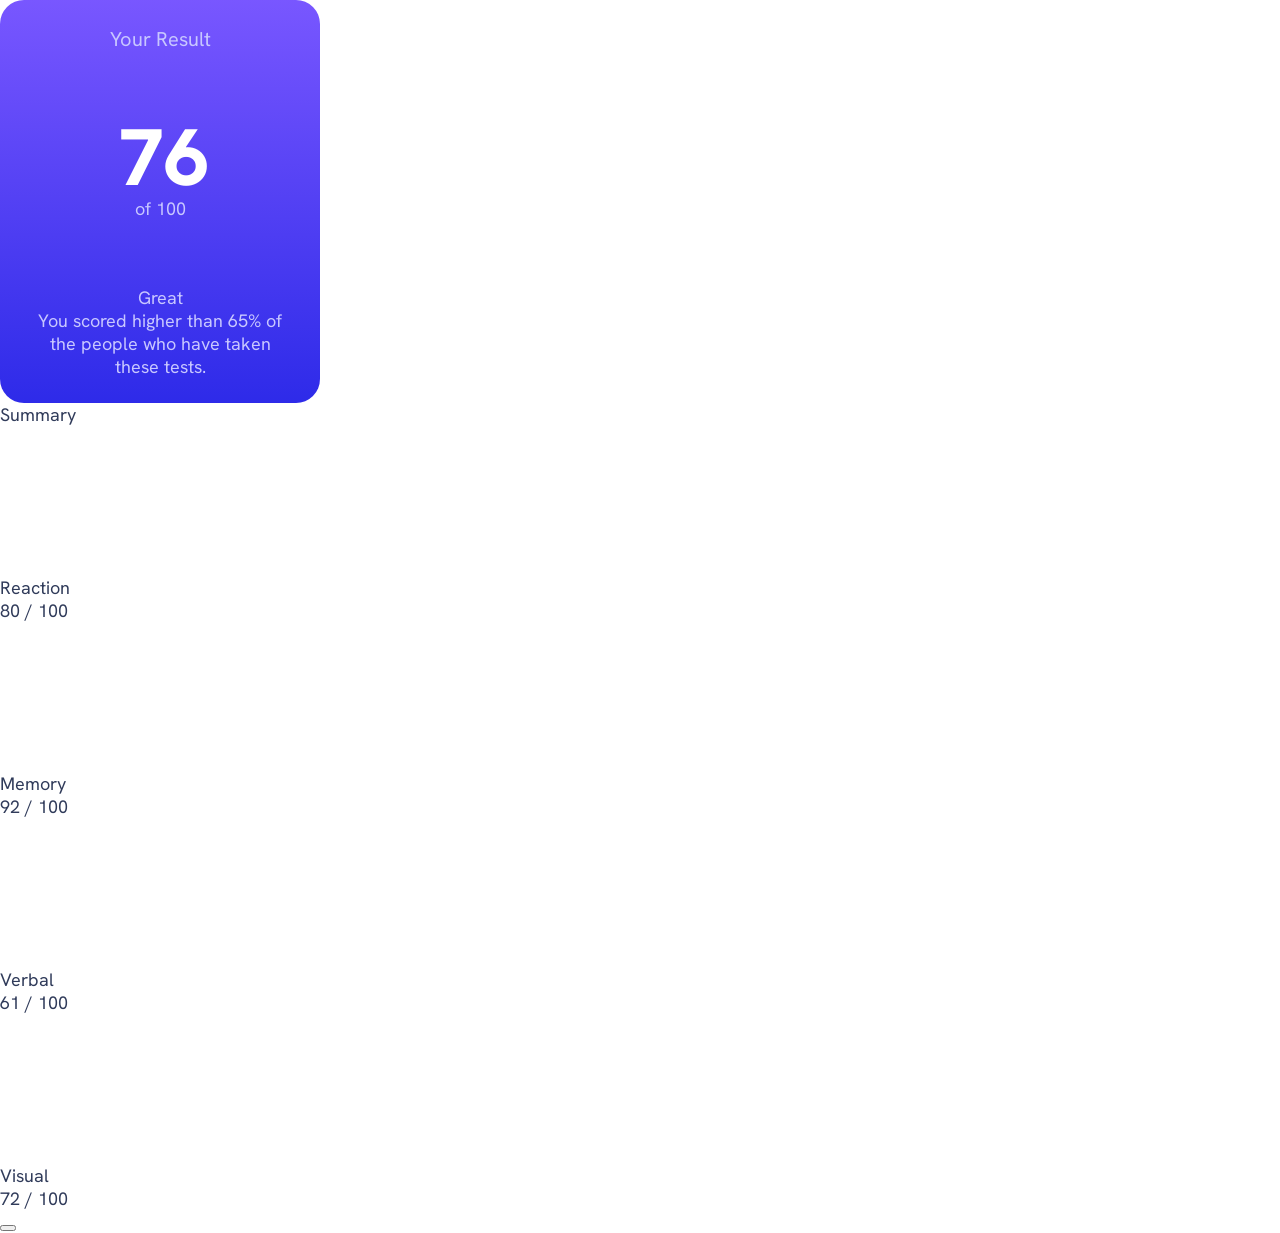
==== src/index.html @ 2abfd6df "touch up HTML - index.html" ====
<!DOCTYPE html>
<html lang="en">
<head>
  <meta charset="UTF-8">
  <meta name="viewport" content="width=device-width, initial-scale=1.0"> <!-- displays site properly based on user's device -->
  <link rel="icon" type="image/png" sizes="32x32" href="./assets/images/favicon-32x32.png">
  <link rel="stylesheet" href="style.css">
  <title>Frontend Mentor | Results summary component</title>
</head>

<body>
  <main>
    <div class="result-component">
      <section class="result">
        <header>
          <h1>Your Result</h1>
        </header>
        <div class="score">
          <span>76</span> 
          of 100
        </div>
        <div class="rank">
          <p>Great</p>
          <p>You scored higher than 65% of the people who have taken these tests.</p>
        </div>
      </section>
      
      <section class="summary">
        <header>
          <h2>Summary</h2>
        </header>
        <div class="summary-items">
          <div class="item reaction">
            <svg></svg>
            <p class="summary-item-title">Reaction</p>
            <p class="summary-item-score"><span>80</span> / 100</p>
          </div>
          <div class="item memory">
            <svg></svg>
            <p class="summary-item-title">Memory</p>
            <p class="summary-item-score"><span>92</span> / 100</p>
          </div>
          <div class="item verbal">
            <svg></svg>
            <p class="summary-item-title">Verbal</p>
            <p class="summary-item-score"><span>61</span> / 100</p>
          </div>
          <div class="item visual">
            <svg></svg>
            <p class="summary-item-title">Visual</p>
            <p class="summary-item-score"><span>72</span> / 100</p>
          </div>
        </div>
        <button class="btn"></button>
      </section>
    </div>
  </main>
  
</body>
</html>
---- src/style.css ----
@font-face {
    font-family: 'HankenGrotesk';
    font-display: swap;
    /* for performance */
    font-weight: 100 900;
    /* range of font weights */
    src: url('assets/fonts/HankenGrotesk-VariableFont_wght.ttf') format('truetype');
}

:root {
    --color-primary-hsl-400: 252, 100%, 67%;
    --color-primary-hsl-500: 256, 72%, 46%;
    --color-secondary-hsl-400: 241, 81%, 54%;
    --color-secondary-hsl-500: 241, 72%, 46%;

    --color-neutral-hsl-100: 0, 0%, 100%;
    --color-neutral-hsl-200: 221, 100%, 96%;
    --color-neutral-hsl-300: 241, 100%, 89%;
    --color-neutral-hsl-700: 224, 30%, 27%;

    --color-neutral-100: hsl(var(--color-neutral-hsl-100));
    --color-neutral-200: hsl(var(--color-neutral-hsl-200));
    --color-neutral-300: hsl(var(--color-neutral-hsl-300));
    --color-neutral-700: hsl(var(--color-neutral-hsl-700));

    --color-primary-400: hsl(var(--color-primary-hsl-400));
    --color-primary-500: hsl(var(--color-primary-hsl-500));
    --color-secondary-400: hsl(var(--color-secondary-hsl-400));
    --color-secondary-500: hsl(var(--color-secondary-hsl-500));

    --gradient-primary: linear-gradient(var(--color-primary-400),
            var(--color-secondary-400));
    --gradient-to-transparent: linear-gradient(var(--color-primary-500),
            var(--color-secondary-500), 0);

    --color-accent-1: 0, 100%, 67%;
    --color-accent-2: 39, 100%, 56%;
    --color-accent-3: 166, 100%, 37%;
    --color-accent-4: 234, 85%, 45%;

    --font-family-default: 'HankenGrotesk';
    --fw-regular: 500;
    --fw-bold: 700;
    --fw-black: 800;

    --fs-400: 1.125rem;
    --fs-500: 1.25rem;
    --fs-600: 1.5rem;
    --fs-700: 1.75rem;
    --fs-800: 2rem;
    --fs-900: 5rem;
}

/* Reset */
*,
*::before,
*::after {
    box-sizing: border-box;
}

* {
    margin: 0;
    font: inherit;
}

img,
svg {
    display: block;
    max-width: 100%;
}

body {
    font-family: var(--font-family-default);
    font-size: var(--fs-400);
    color: var(--color-neutral-700);
}

/* container has border radius
   background gradient
   All text is centered
   Most text is greyish purple
   3 sections: header, overall score, overall ranking 
*/

.result {
    background: var(--gradient-primary);
    border-radius: 1.5rem;
    text-align: center;
    color: var(--color-neutral-300);
    padding: 1.6rem;
    max-width: 20rem;
}

.score,
.rank {
    margin-top: 1.6rem;
    margin: 1.6rem auto 0;
}

h1 {
    font-size: var(--fs-500);
}

.score span,
.rank-header {
    color: var(--color-neutral-100);
}

.score {
    width: 60%;
    background: var(--gradient-to-transparent);
    border-radius: 20rem;
    padding: 2.5rem;

}

.score span {
    font-size: var(--fs-900);
    font-weight: var(--fw-black);
    display: block;
    line-height: var(--fs-900);
}

.rank-header {
    font-size: var(--fs-700);
    font-weight: var(--fw-bold);
}
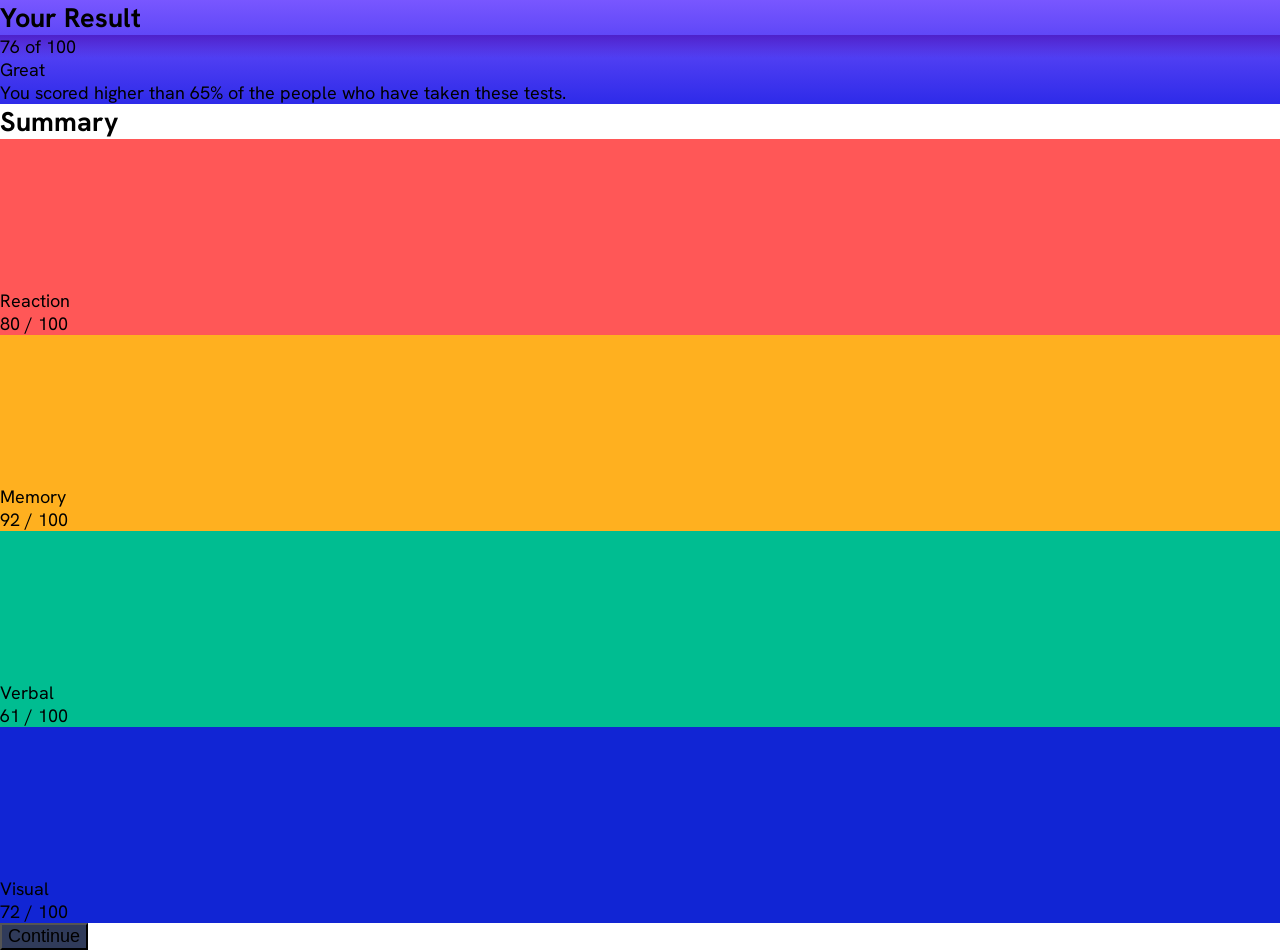
==== commit d51bbf6f: "Add button text to html" ====
--- a/src/index.html
+++ b/src/index.html
@@ -51,7 +51,7 @@
             <p class="summary-item-score"><span>72</span> / 100</p>
           </div>
         </div>
-        <button class="btn"></button>
+        <button class="btn">Continue</button>
       </section>
     </div>
   </main>
--- a/src/style.css
+++ b/src/style.css
@@ -1,54 +1,39 @@
-@font-face {
-    font-family: 'HankenGrotesk';
-    font-display: swap;
-    /* for performance */
-    font-weight: 100 900;
-    /* range of font weights */
-    src: url('assets/fonts/HankenGrotesk-VariableFont_wght.ttf') format('truetype');
-}
+@import url('https://fonts.googleapis.com/css2?family=Hanken+Grotesk:wght@500;700;800&display=swap');
+
 
 :root {
-    --color-primary-hsl-400: 252, 100%, 67%;
-    --color-primary-hsl-500: 256, 72%, 46%;
-    --color-secondary-hsl-400: 241, 81%, 54%;
-    --color-secondary-hsl-500: 241, 72%, 46%;
+    --font-family-default: 'Hanken Grotesk';
+    --fs-default: 1.125rem;
 
-    --color-neutral-hsl-100: 0, 0%, 100%;
-    --color-neutral-hsl-200: 221, 100%, 96%;
-    --color-neutral-hsl-300: 241, 100%, 89%;
-    --color-neutral-hsl-700: 224, 30%, 27%;
+    /* Gradient background */
+    --Light-slate-blue: hsl(252, 100%, 67%);
+    --Light-royal-blue: hsl(241, 81%, 54%);
+    --bg-gradient: linear-gradient(var(--Light-slate-blue), var(--Light-royal-blue));
 
-    --color-neutral-100: hsl(var(--color-neutral-hsl-100));
-    --color-neutral-200: hsl(var(--color-neutral-hsl-200));
-    --color-neutral-300: hsl(var(--color-neutral-hsl-300));
-    --color-neutral-700: hsl(var(--color-neutral-hsl-700));
+    /* Gradient circle */
+    --Violet-blue: hsla(256, 72%, 46%, 1);
+    --Persian-blue: hsla(241, 72%, 46%, 0);
+    --circle-gradient: linear-gradient(var(--Violet-blue), var(--Persian-blue));
 
-    --color-primary-400: hsl(var(--color-primary-hsl-400));
-    --color-primary-500: hsl(var(--color-primary-hsl-500));
-    --color-secondary-400: hsl(var(--color-secondary-hsl-400));
-    --color-secondary-500: hsl(var(--color-secondary-hsl-500));
+    /* Neutral */
+    --White: hsl(0, 0%, 100%);
+    --Pale-blue: hsl(221, 100%, 96%);
+    --Light-lavender: hsl(241, 100%, 89%);
 
-    --gradient-primary: linear-gradient(var(--color-primary-400),
-            var(--color-secondary-400));
-    --gradient-to-transparent: linear-gradient(var(--color-primary-500),
-            var(--color-secondary-500), 0);
+    /* Continue Button */
+    --Dark-gray-blue: hsl(224, 30%, 27%);
+    --bg-button: var(--Dark-gray-blue);
 
-    --color-accent-1: 0, 100%, 67%;
-    --color-accent-2: 39, 100%, 56%;
-    --color-accent-3: 166, 100%, 37%;
-    --color-accent-4: 234, 85%, 45%;
+    /* Summary items */
+    --Light-red: hsl(0, 100%, 67%);
+    --Orangey-yellow: hsl(39, 100%, 56%);
+    --Green-teal: hsl(166, 100%, 37%);
+    --Cobalt-blue: hsl(234, 85%, 45%);
 
-    --font-family-default: 'HankenGrotesk';
-    --fw-regular: 500;
-    --fw-bold: 700;
-    --fw-black: 800;
-
-    --fs-400: 1.125rem;
-    --fs-500: 1.25rem;
-    --fs-600: 1.5rem;
-    --fs-700: 1.75rem;
-    --fs-800: 2rem;
-    --fs-900: 5rem;
+    --bg-reaction: var(--Light-red);
+    --bg-memory: var(--Orangey-yellow);
+    --bg-verbal: var(--Green-teal);
+    --bg-visual: var(--Cobalt-blue);
 }
 
 /* Reset */
@@ -60,7 +45,6 @@
 
 * {
     margin: 0;
-    font: inherit;
 }
 
 img,
@@ -71,57 +55,36 @@
 
 body {
     font-family: var(--font-family-default);
-    font-size: var(--fs-400);
-    color: var(--color-neutral-700);
+    font-size: var(--fs-default);
+    /* color: var(--Light-lavender); */
+    /* color: var(--Pale-blue); */
 }
 
-/* container has border radius
-   background gradient
-   All text is centered
-   Most text is greyish purple
-   3 sections: header, overall score, overall ranking 
-*/
-
 .result {
-    background: var(--gradient-primary);
-    border-radius: 1.5rem;
-    text-align: center;
-    color: var(--color-neutral-300);
-    padding: 1.6rem;
-    max-width: 20rem;
-}
-
-.score,
-.rank {
-    margin-top: 1.6rem;
-    margin: 1.6rem auto 0;
-}
-
-h1 {
-    font-size: var(--fs-500);
-}
-
-.score span,
-.rank-header {
-    color: var(--color-neutral-100);
+    background: var(--bg-gradient);
 }
 
 .score {
-    width: 60%;
-    background: var(--gradient-to-transparent);
-    border-radius: 20rem;
-    padding: 2.5rem;
-
+    background: var(--circle-gradient);
 }
 
-.score span {
-    font-size: var(--fs-900);
-    font-weight: var(--fw-black);
-    display: block;
-    line-height: var(--fs-900);
+.reaction {
+    background: var(--bg-reaction);
 }
 
-.rank-header {
-    font-size: var(--fs-700);
-    font-weight: var(--fw-bold);
+.memory {
+    background: var(--bg-memory);
+}
+
+.verbal {
+    background: var(--bg-verbal);
+}
+
+.visual {
+    background: var(--bg-visual);
+}
+
+.btn {
+    background: var(--bg-button);
+    font-size: var(--fs-default);
 }
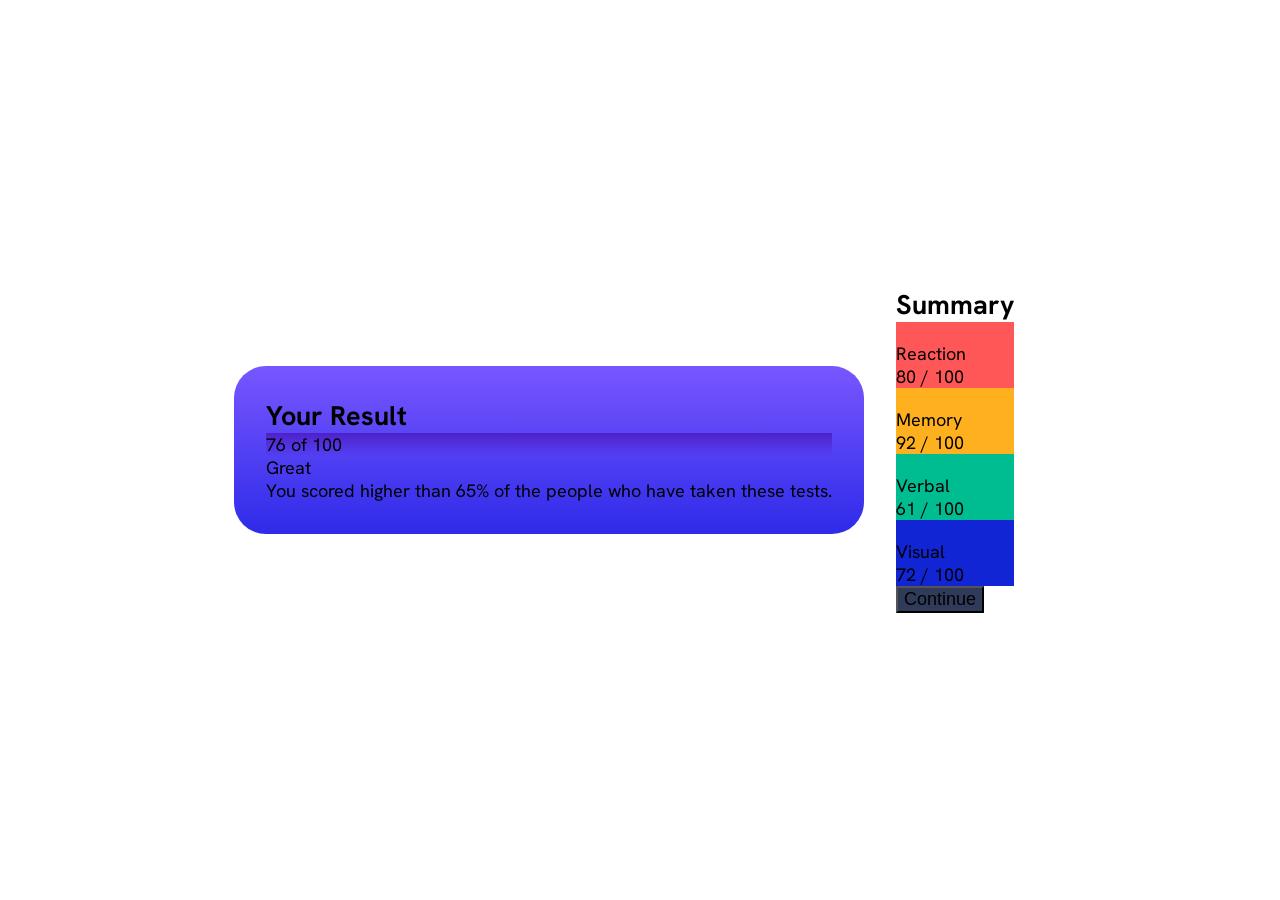
==== commit 2f0951f0: "Html: add svg icons to summary items" ====
--- a/src/index.html
+++ b/src/index.html
@@ -31,22 +31,22 @@
         </header>
         <div class="summary-items">
           <div class="item reaction">
-            <svg></svg>
+            <svg xmlns="http://www.w3.org/2000/svg" width="20" height="20" fill="none" viewBox="0 0 20 20"><path stroke="#F55" stroke-linecap="round" stroke-linejoin="round" stroke-width="1.25" d="M10.833 8.333V2.5l-6.666 9.167h5V17.5l6.666-9.167h-5Z"/></svg>
             <p class="summary-item-title">Reaction</p>
             <p class="summary-item-score"><span>80</span> / 100</p>
           </div>
           <div class="item memory">
-            <svg></svg>
+            <svg xmlns="http://www.w3.org/2000/svg" width="20" height="20" fill="none" viewBox="0 0 20 20"><path stroke="#FFB21E" stroke-linecap="round" stroke-linejoin="round" stroke-width="1.25" d="M5.833 11.667a2.5 2.5 0 1 0 .834 4.858"/><path stroke="#FFB21E" stroke-linecap="round" stroke-linejoin="round" stroke-width="1.25" d="M3.553 13.004a3.333 3.333 0 0 1-.728-5.53m.025-.067a2.083 2.083 0 0 1 2.983-2.824m.199.054A2.083 2.083 0 1 1 10 3.75v12.917a1.667 1.667 0 0 1-3.333 0M10 5.833a2.5 2.5 0 0 0 2.5 2.5m1.667 3.334a2.5 2.5 0 1 1-.834 4.858"/><path stroke="#FFB21E" stroke-linecap="round" stroke-linejoin="round" stroke-width="1.25" d="M16.447 13.004a3.334 3.334 0 0 0 .728-5.53m-.025-.067a2.083 2.083 0 0 0-2.983-2.824M10 3.75a2.085 2.085 0 0 1 2.538-2.033 2.084 2.084 0 0 1 1.43 2.92m-.635 12.03a1.667 1.667 0 0 1-3.333 0"/></svg>
             <p class="summary-item-title">Memory</p>
             <p class="summary-item-score"><span>92</span> / 100</p>
           </div>
           <div class="item verbal">
-            <svg></svg>
+            <svg xmlns="http://www.w3.org/2000/svg" width="20" height="20" fill="none" viewBox="0 0 20 20"><path stroke="#00BB8F" stroke-linecap="round" stroke-linejoin="round" stroke-width="1.25" d="M7.5 10h5M10 18.333A8.333 8.333 0 1 0 1.667 10c0 1.518.406 2.942 1.115 4.167l-.699 3.75 3.75-.699A8.295 8.295 0 0 0 10 18.333Z"/></svg>
             <p class="summary-item-title">Verbal</p>
             <p class="summary-item-score"><span>61</span> / 100</p>
           </div>
           <div class="item visual">
-            <svg></svg>
+            <svg xmlns="http://www.w3.org/2000/svg" width="20" height="20" fill="none" viewBox="0 0 20 20"><path stroke="#1125D6" stroke-linecap="round" stroke-linejoin="round" stroke-width="1.25" d="M10 11.667a1.667 1.667 0 1 0 0-3.334 1.667 1.667 0 0 0 0 3.334Z"/><path stroke="#1125D6" stroke-linecap="round" stroke-linejoin="round" stroke-width="1.25" d="M17.5 10c-1.574 2.492-4.402 5-7.5 5s-5.926-2.508-7.5-5C4.416 7.632 6.66 5 10 5s5.584 2.632 7.5 5Z"/></svg>
             <p class="summary-item-title">Visual</p>
             <p class="summary-item-score"><span>72</span> / 100</p>
           </div>
--- a/src/style.css
+++ b/src/style.css
@@ -60,8 +60,37 @@
     /* color: var(--Pale-blue); */
 }
 
+@media (min-width: 600px) {
+    main {
+        height: 100vh;
+        display: flex;
+        justify-content: center;
+        align-items: center;
+
+    }
+
+    .result-component {
+        display: flex;
+        justify-content: center;
+        align-items: center;
+        border-radius: 2rem;
+    }
+}
+
+.result,
+.summary {
+    padding: 2rem;
+}
+
 .result {
     background: var(--bg-gradient);
+    border-radius: 0 0 2rem 2rem;
+}
+
+@media (min-width: 600px) {
+    .result {
+        border-radius: 2rem;
+    }
 }
 
 .score {
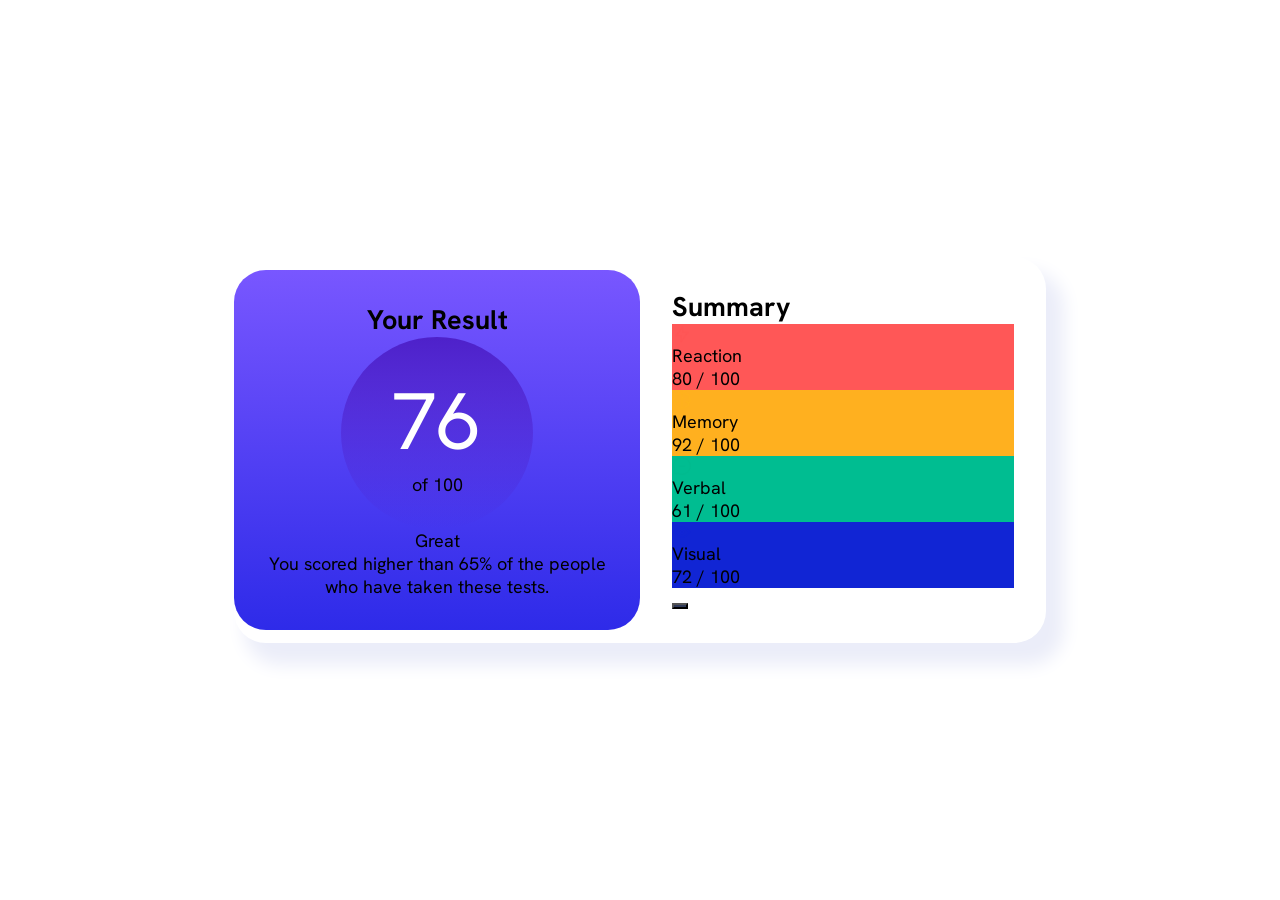
==== commit f7110f40: "Add svg icons to the HTML" ====
--- a/src/index.html
+++ b/src/index.html
@@ -3,12 +3,15 @@
 <head>
   <meta charset="UTF-8">
   <meta name="viewport" content="width=device-width, initial-scale=1.0"> <!-- displays site properly based on user's device -->
+
   <link rel="icon" type="image/png" sizes="32x32" href="./assets/images/favicon-32x32.png">
   <link rel="stylesheet" href="style.css">
+  
   <title>Frontend Mentor | Results summary component</title>
+
 </head>
+<body>
 
-<body>
   <main>
     <div class="result-component">
       <section class="result">
@@ -24,34 +27,33 @@
           <p>You scored higher than 65% of the people who have taken these tests.</p>
         </div>
       </section>
-      
       <section class="summary">
         <header>
           <h2>Summary</h2>
         </header>
         <div class="summary-items">
-          <div class="item reaction">
+          <div class="reaction">
             <svg xmlns="http://www.w3.org/2000/svg" width="20" height="20" fill="none" viewBox="0 0 20 20"><path stroke="#F55" stroke-linecap="round" stroke-linejoin="round" stroke-width="1.25" d="M10.833 8.333V2.5l-6.666 9.167h5V17.5l6.666-9.167h-5Z"/></svg>
             <p class="summary-item-title">Reaction</p>
             <p class="summary-item-score"><span>80</span> / 100</p>
           </div>
-          <div class="item memory">
+          <div class="memory">
             <svg xmlns="http://www.w3.org/2000/svg" width="20" height="20" fill="none" viewBox="0 0 20 20"><path stroke="#FFB21E" stroke-linecap="round" stroke-linejoin="round" stroke-width="1.25" d="M5.833 11.667a2.5 2.5 0 1 0 .834 4.858"/><path stroke="#FFB21E" stroke-linecap="round" stroke-linejoin="round" stroke-width="1.25" d="M3.553 13.004a3.333 3.333 0 0 1-.728-5.53m.025-.067a2.083 2.083 0 0 1 2.983-2.824m.199.054A2.083 2.083 0 1 1 10 3.75v12.917a1.667 1.667 0 0 1-3.333 0M10 5.833a2.5 2.5 0 0 0 2.5 2.5m1.667 3.334a2.5 2.5 0 1 1-.834 4.858"/><path stroke="#FFB21E" stroke-linecap="round" stroke-linejoin="round" stroke-width="1.25" d="M16.447 13.004a3.334 3.334 0 0 0 .728-5.53m-.025-.067a2.083 2.083 0 0 0-2.983-2.824M10 3.75a2.085 2.085 0 0 1 2.538-2.033 2.084 2.084 0 0 1 1.43 2.92m-.635 12.03a1.667 1.667 0 0 1-3.333 0"/></svg>
             <p class="summary-item-title">Memory</p>
             <p class="summary-item-score"><span>92</span> / 100</p>
           </div>
-          <div class="item verbal">
+          <div class="verbal">
             <svg xmlns="http://www.w3.org/2000/svg" width="20" height="20" fill="none" viewBox="0 0 20 20"><path stroke="#00BB8F" stroke-linecap="round" stroke-linejoin="round" stroke-width="1.25" d="M7.5 10h5M10 18.333A8.333 8.333 0 1 0 1.667 10c0 1.518.406 2.942 1.115 4.167l-.699 3.75 3.75-.699A8.295 8.295 0 0 0 10 18.333Z"/></svg>
             <p class="summary-item-title">Verbal</p>
             <p class="summary-item-score"><span>61</span> / 100</p>
           </div>
-          <div class="item visual">
+          <div class="visual">
             <svg xmlns="http://www.w3.org/2000/svg" width="20" height="20" fill="none" viewBox="0 0 20 20"><path stroke="#1125D6" stroke-linecap="round" stroke-linejoin="round" stroke-width="1.25" d="M10 11.667a1.667 1.667 0 1 0 0-3.334 1.667 1.667 0 0 0 0 3.334Z"/><path stroke="#1125D6" stroke-linecap="round" stroke-linejoin="round" stroke-width="1.25" d="M17.5 10c-1.574 2.492-4.402 5-7.5 5s-5.926-2.508-7.5-5C4.416 7.632 6.66 5 10 5s5.584 2.632 7.5 5Z"/></svg>
             <p class="summary-item-title">Visual</p>
             <p class="summary-item-score"><span>72</span> / 100</p>
           </div>
         </div>
-        <button class="btn">Continue</button>
+        <button class="btn"></button>
       </section>
     </div>
   </main>
--- a/src/style.css
+++ b/src/style.css
@@ -29,6 +29,7 @@
     --Orangey-yellow: hsl(39, 100%, 56%);
     --Green-teal: hsl(166, 100%, 37%);
     --Cobalt-blue: hsl(234, 85%, 45%);
+    --shadow-Cobalt-blue: hsl(234, 55%, 95%);
 
     --bg-reaction: var(--Light-red);
     --bg-memory: var(--Orangey-yellow);
@@ -74,6 +75,12 @@
         justify-content: center;
         align-items: center;
         border-radius: 2rem;
+        box-shadow: 14px 18px 18px 4px var(--shadow-Cobalt-blue);
+    }
+
+    .result,
+    .summary {
+        width: 50%;
     }
 }
 
@@ -85,6 +92,7 @@
 .result {
     background: var(--bg-gradient);
     border-radius: 0 0 2rem 2rem;
+    text-align: center;
 }
 
 @media (min-width: 600px) {
@@ -95,6 +103,17 @@
 
 .score {
     background: var(--circle-gradient);
+    border-radius: 50%;
+    width: 12rem;
+    aspect-ratio: 1 / 1;
+    margin-inline: auto;
+    padding: 2rem;
+}
+
+.score span {
+    font-size: 5rem;
+    color: white;
+    display: block;
 }
 
 .reaction {
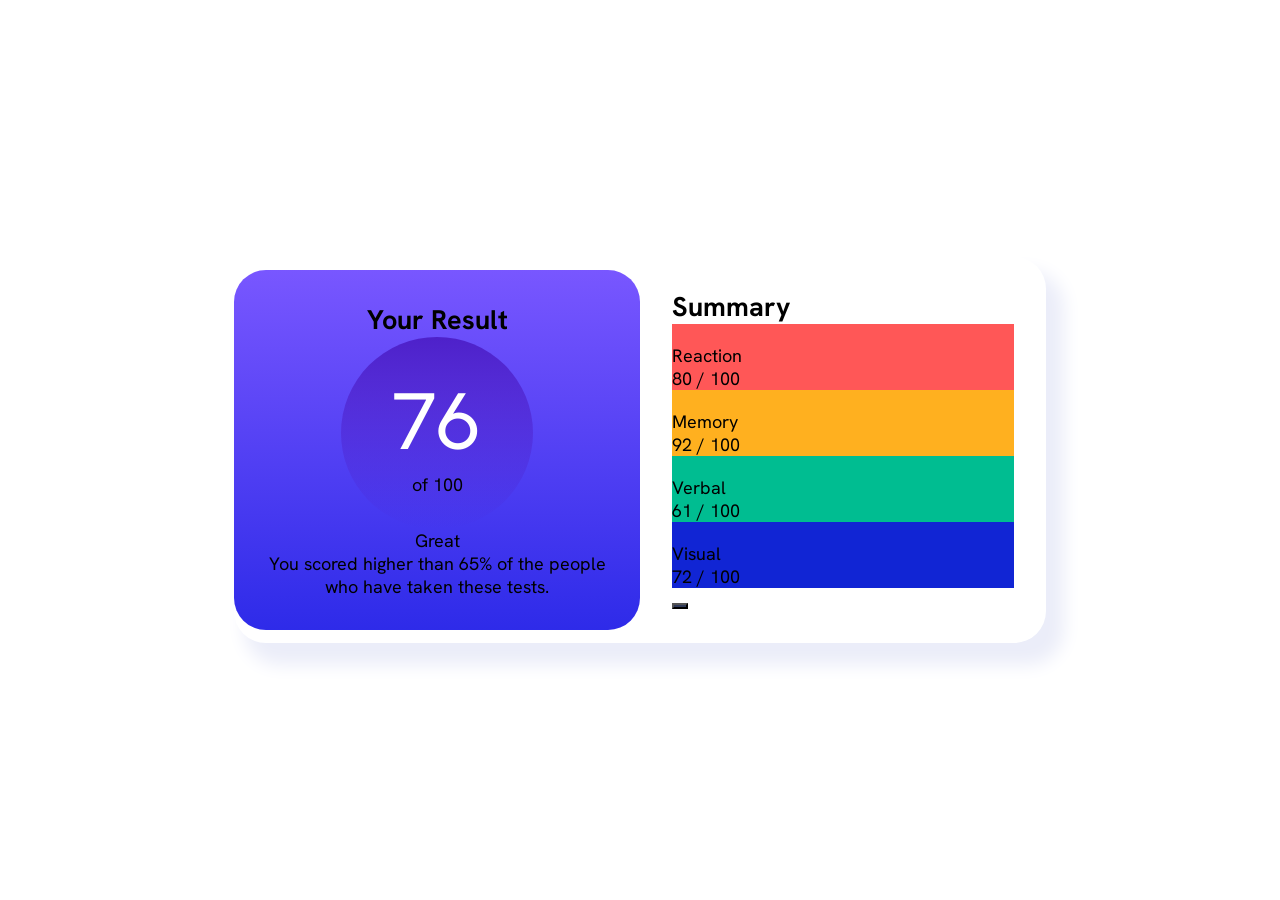
==== commit d152ece7: "remove stroke color from svg's Will add the stroke color in the CSS" ====
--- a/src/index.html
+++ b/src/index.html
@@ -33,22 +33,22 @@
         </header>
         <div class="summary-items">
           <div class="reaction">
-            <svg xmlns="http://www.w3.org/2000/svg" width="20" height="20" fill="none" viewBox="0 0 20 20"><path stroke="#F55" stroke-linecap="round" stroke-linejoin="round" stroke-width="1.25" d="M10.833 8.333V2.5l-6.666 9.167h5V17.5l6.666-9.167h-5Z"/></svg>
+            <svg xmlns="http://www.w3.org/2000/svg" width="20" height="20" fill="none" viewBox="0 0 20 20"><path stroke-linecap="round" stroke-linejoin="round" stroke-width="1.25" d="M10.833 8.333V2.5l-6.666 9.167h5V17.5l6.666-9.167h-5Z"/></svg>
             <p class="summary-item-title">Reaction</p>
             <p class="summary-item-score"><span>80</span> / 100</p>
           </div>
           <div class="memory">
-            <svg xmlns="http://www.w3.org/2000/svg" width="20" height="20" fill="none" viewBox="0 0 20 20"><path stroke="#FFB21E" stroke-linecap="round" stroke-linejoin="round" stroke-width="1.25" d="M5.833 11.667a2.5 2.5 0 1 0 .834 4.858"/><path stroke="#FFB21E" stroke-linecap="round" stroke-linejoin="round" stroke-width="1.25" d="M3.553 13.004a3.333 3.333 0 0 1-.728-5.53m.025-.067a2.083 2.083 0 0 1 2.983-2.824m.199.054A2.083 2.083 0 1 1 10 3.75v12.917a1.667 1.667 0 0 1-3.333 0M10 5.833a2.5 2.5 0 0 0 2.5 2.5m1.667 3.334a2.5 2.5 0 1 1-.834 4.858"/><path stroke="#FFB21E" stroke-linecap="round" stroke-linejoin="round" stroke-width="1.25" d="M16.447 13.004a3.334 3.334 0 0 0 .728-5.53m-.025-.067a2.083 2.083 0 0 0-2.983-2.824M10 3.75a2.085 2.085 0 0 1 2.538-2.033 2.084 2.084 0 0 1 1.43 2.92m-.635 12.03a1.667 1.667 0 0 1-3.333 0"/></svg>
+            <svg xmlns="http://www.w3.org/2000/svg" width="20" height="20" fill="none" viewBox="0 0 20 20"><path stroke-linecap="round" stroke-linejoin="round" stroke-width="1.25" d="M5.833 11.667a2.5 2.5 0 1 0 .834 4.858"/><path stroke-linecap="round" stroke-linejoin="round" stroke-width="1.25" d="M3.553 13.004a3.333 3.333 0 0 1-.728-5.53m.025-.067a2.083 2.083 0 0 1 2.983-2.824m.199.054A2.083 2.083 0 1 1 10 3.75v12.917a1.667 1.667 0 0 1-3.333 0M10 5.833a2.5 2.5 0 0 0 2.5 2.5m1.667 3.334a2.5 2.5 0 1 1-.834 4.858"/><path stroke-linecap="round" stroke-linejoin="round" stroke-width="1.25" d="M16.447 13.004a3.334 3.334 0 0 0 .728-5.53m-.025-.067a2.083 2.083 0 0 0-2.983-2.824M10 3.75a2.085 2.085 0 0 1 2.538-2.033 2.084 2.084 0 0 1 1.43 2.92m-.635 12.03a1.667 1.667 0 0 1-3.333 0"/></svg>
             <p class="summary-item-title">Memory</p>
             <p class="summary-item-score"><span>92</span> / 100</p>
           </div>
           <div class="verbal">
-            <svg xmlns="http://www.w3.org/2000/svg" width="20" height="20" fill="none" viewBox="0 0 20 20"><path stroke="#00BB8F" stroke-linecap="round" stroke-linejoin="round" stroke-width="1.25" d="M7.5 10h5M10 18.333A8.333 8.333 0 1 0 1.667 10c0 1.518.406 2.942 1.115 4.167l-.699 3.75 3.75-.699A8.295 8.295 0 0 0 10 18.333Z"/></svg>
+            <svg xmlns="http://www.w3.org/2000/svg" width="20" height="20" fill="none" viewBox="0 0 20 20"><path stroke-linecap="round" stroke-linejoin="round" stroke-width="1.25" d="M7.5 10h5M10 18.333A8.333 8.333 0 1 0 1.667 10c0 1.518.406 2.942 1.115 4.167l-.699 3.75 3.75-.699A8.295 8.295 0 0 0 10 18.333Z"/></svg>
             <p class="summary-item-title">Verbal</p>
             <p class="summary-item-score"><span>61</span> / 100</p>
           </div>
           <div class="visual">
-            <svg xmlns="http://www.w3.org/2000/svg" width="20" height="20" fill="none" viewBox="0 0 20 20"><path stroke="#1125D6" stroke-linecap="round" stroke-linejoin="round" stroke-width="1.25" d="M10 11.667a1.667 1.667 0 1 0 0-3.334 1.667 1.667 0 0 0 0 3.334Z"/><path stroke="#1125D6" stroke-linecap="round" stroke-linejoin="round" stroke-width="1.25" d="M17.5 10c-1.574 2.492-4.402 5-7.5 5s-5.926-2.508-7.5-5C4.416 7.632 6.66 5 10 5s5.584 2.632 7.5 5Z"/></svg>
+            <svg xmlns="http://www.w3.org/2000/svg" width="20" height="20" fill="none" viewBox="0 0 20 20"><path stroke-linecap="round" stroke-linejoin="round" stroke-width="1.25" d="M10 11.667a1.667 1.667 0 1 0 0-3.334 1.667 1.667 0 0 0 0 3.334Z"/><path stroke-linecap="round" stroke-linejoin="round" stroke-width="1.25" d="M17.5 10c-1.574 2.492-4.402 5-7.5 5s-5.926-2.508-7.5-5C4.416 7.632 6.66 5 10 5s5.584 2.632 7.5 5Z"/></svg>
             <p class="summary-item-title">Visual</p>
             <p class="summary-item-score"><span>72</span> / 100</p>
           </div>
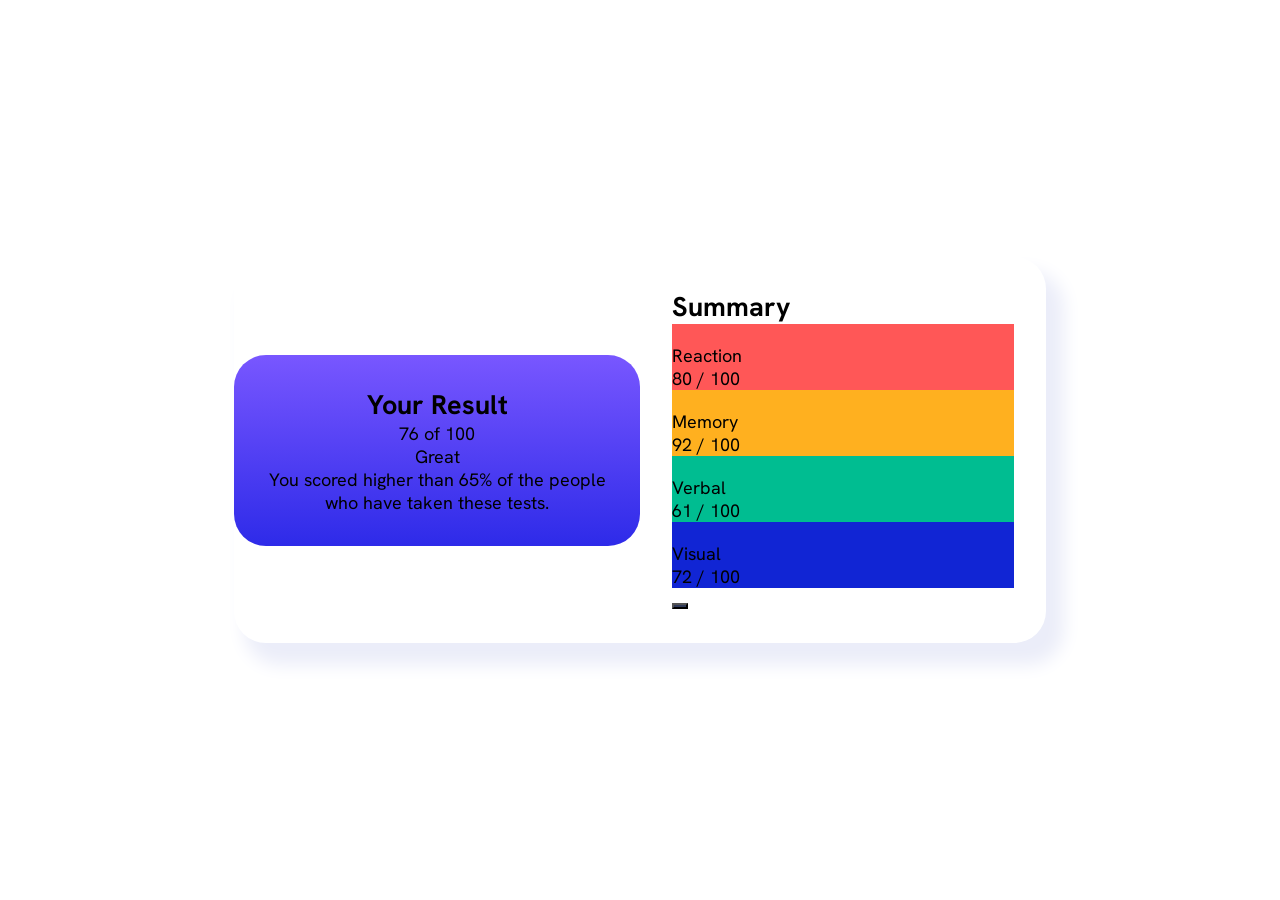
==== commit 4871d6b8: "Add more classes to target sections and elements" ====
--- a/src/index.html
+++ b/src/index.html
@@ -15,45 +15,44 @@
   <main>
     <div class="result-component">
       <section class="result">
-        <header>
-          <h1>Your Result</h1>
+        <header class="section-header result-header">
+          <h1 class="result-heading">Your Result</h1>
         </header>
-        <div class="score">
-          <span>76</span> 
-          of 100
+        <div class="result-score">
+          <p><span>76</span> of 100</p>
         </div>
         <div class="rank">
-          <p>Great</p>
-          <p>You scored higher than 65% of the people who have taken these tests.</p>
+          <p class="rank-heading">Great</p>
+          <p class="rank-explaination">You scored higher than 65% of the people who have taken these tests.</p>
         </div>
       </section>
       <section class="summary">
-        <header>
-          <h2>Summary</h2>
+        <header class="section-header summary-header">
+          <h2 class="summary-heading">Summary</h2>
         </header>
         <div class="summary-items">
-          <div class="reaction">
-            <svg xmlns="http://www.w3.org/2000/svg" width="20" height="20" fill="none" viewBox="0 0 20 20"><path stroke-linecap="round" stroke-linejoin="round" stroke-width="1.25" d="M10.833 8.333V2.5l-6.666 9.167h5V17.5l6.666-9.167h-5Z"/></svg>
+          <div class="summary-item reaction">
+            <svg class="summary-item-icon" xmlns="http://www.w3.org/2000/svg" width="20" height="20" fill="none" viewBox="0 0 20 20"><path stroke-linecap="round" stroke-linejoin="round" stroke-width="1.25" d="M10.833 8.333V2.5l-6.666 9.167h5V17.5l6.666-9.167h-5Z"/></svg>
             <p class="summary-item-title">Reaction</p>
             <p class="summary-item-score"><span>80</span> / 100</p>
           </div>
-          <div class="memory">
-            <svg xmlns="http://www.w3.org/2000/svg" width="20" height="20" fill="none" viewBox="0 0 20 20"><path stroke-linecap="round" stroke-linejoin="round" stroke-width="1.25" d="M5.833 11.667a2.5 2.5 0 1 0 .834 4.858"/><path stroke-linecap="round" stroke-linejoin="round" stroke-width="1.25" d="M3.553 13.004a3.333 3.333 0 0 1-.728-5.53m.025-.067a2.083 2.083 0 0 1 2.983-2.824m.199.054A2.083 2.083 0 1 1 10 3.75v12.917a1.667 1.667 0 0 1-3.333 0M10 5.833a2.5 2.5 0 0 0 2.5 2.5m1.667 3.334a2.5 2.5 0 1 1-.834 4.858"/><path stroke-linecap="round" stroke-linejoin="round" stroke-width="1.25" d="M16.447 13.004a3.334 3.334 0 0 0 .728-5.53m-.025-.067a2.083 2.083 0 0 0-2.983-2.824M10 3.75a2.085 2.085 0 0 1 2.538-2.033 2.084 2.084 0 0 1 1.43 2.92m-.635 12.03a1.667 1.667 0 0 1-3.333 0"/></svg>
+          <div class="summary-item memory">
+            <svg class="summary-item-icon" xmlns="http://www.w3.org/2000/svg" width="20" height="20" fill="none" viewBox="0 0 20 20"><path stroke-linecap="round" stroke-linejoin="round" stroke-width="1.25" d="M5.833 11.667a2.5 2.5 0 1 0 .834 4.858"/><path stroke-linecap="round" stroke-linejoin="round" stroke-width="1.25" d="M3.553 13.004a3.333 3.333 0 0 1-.728-5.53m.025-.067a2.083 2.083 0 0 1 2.983-2.824m.199.054A2.083 2.083 0 1 1 10 3.75v12.917a1.667 1.667 0 0 1-3.333 0M10 5.833a2.5 2.5 0 0 0 2.5 2.5m1.667 3.334a2.5 2.5 0 1 1-.834 4.858"/><path stroke-linecap="round" stroke-linejoin="round" stroke-width="1.25" d="M16.447 13.004a3.334 3.334 0 0 0 .728-5.53m-.025-.067a2.083 2.083 0 0 0-2.983-2.824M10 3.75a2.085 2.085 0 0 1 2.538-2.033 2.084 2.084 0 0 1 1.43 2.92m-.635 12.03a1.667 1.667 0 0 1-3.333 0"/></svg>
             <p class="summary-item-title">Memory</p>
             <p class="summary-item-score"><span>92</span> / 100</p>
           </div>
-          <div class="verbal">
-            <svg xmlns="http://www.w3.org/2000/svg" width="20" height="20" fill="none" viewBox="0 0 20 20"><path stroke-linecap="round" stroke-linejoin="round" stroke-width="1.25" d="M7.5 10h5M10 18.333A8.333 8.333 0 1 0 1.667 10c0 1.518.406 2.942 1.115 4.167l-.699 3.75 3.75-.699A8.295 8.295 0 0 0 10 18.333Z"/></svg>
+          <div class="summary-item verbal">
+            <svg class="summary-item-icon" xmlns="http://www.w3.org/2000/svg" width="20" height="20" fill="none" viewBox="0 0 20 20"><path stroke-linecap="round" stroke-linejoin="round" stroke-width="1.25" d="M7.5 10h5M10 18.333A8.333 8.333 0 1 0 1.667 10c0 1.518.406 2.942 1.115 4.167l-.699 3.75 3.75-.699A8.295 8.295 0 0 0 10 18.333Z"/></svg>
             <p class="summary-item-title">Verbal</p>
             <p class="summary-item-score"><span>61</span> / 100</p>
           </div>
-          <div class="visual">
-            <svg xmlns="http://www.w3.org/2000/svg" width="20" height="20" fill="none" viewBox="0 0 20 20"><path stroke-linecap="round" stroke-linejoin="round" stroke-width="1.25" d="M10 11.667a1.667 1.667 0 1 0 0-3.334 1.667 1.667 0 0 0 0 3.334Z"/><path stroke-linecap="round" stroke-linejoin="round" stroke-width="1.25" d="M17.5 10c-1.574 2.492-4.402 5-7.5 5s-5.926-2.508-7.5-5C4.416 7.632 6.66 5 10 5s5.584 2.632 7.5 5Z"/></svg>
+          <div class="summary-item visual">
+            <svg class="summary-item-icon" xmlns="http://www.w3.org/2000/svg" width="20" height="20" fill="none" viewBox="0 0 20 20"><path stroke-linecap="round" stroke-linejoin="round" stroke-width="1.25" d="M10 11.667a1.667 1.667 0 1 0 0-3.334 1.667 1.667 0 0 0 0 3.334Z"/><path stroke-linecap="round" stroke-linejoin="round" stroke-width="1.25" d="M17.5 10c-1.574 2.492-4.402 5-7.5 5s-5.926-2.508-7.5-5C4.416 7.632 6.66 5 10 5s5.584 2.632 7.5 5Z"/></svg>
             <p class="summary-item-title">Visual</p>
             <p class="summary-item-score"><span>72</span> / 100</p>
           </div>
         </div>
-        <button class="btn"></button>
+        <button class="btn summary-btn"></button>
       </section>
     </div>
   </main>
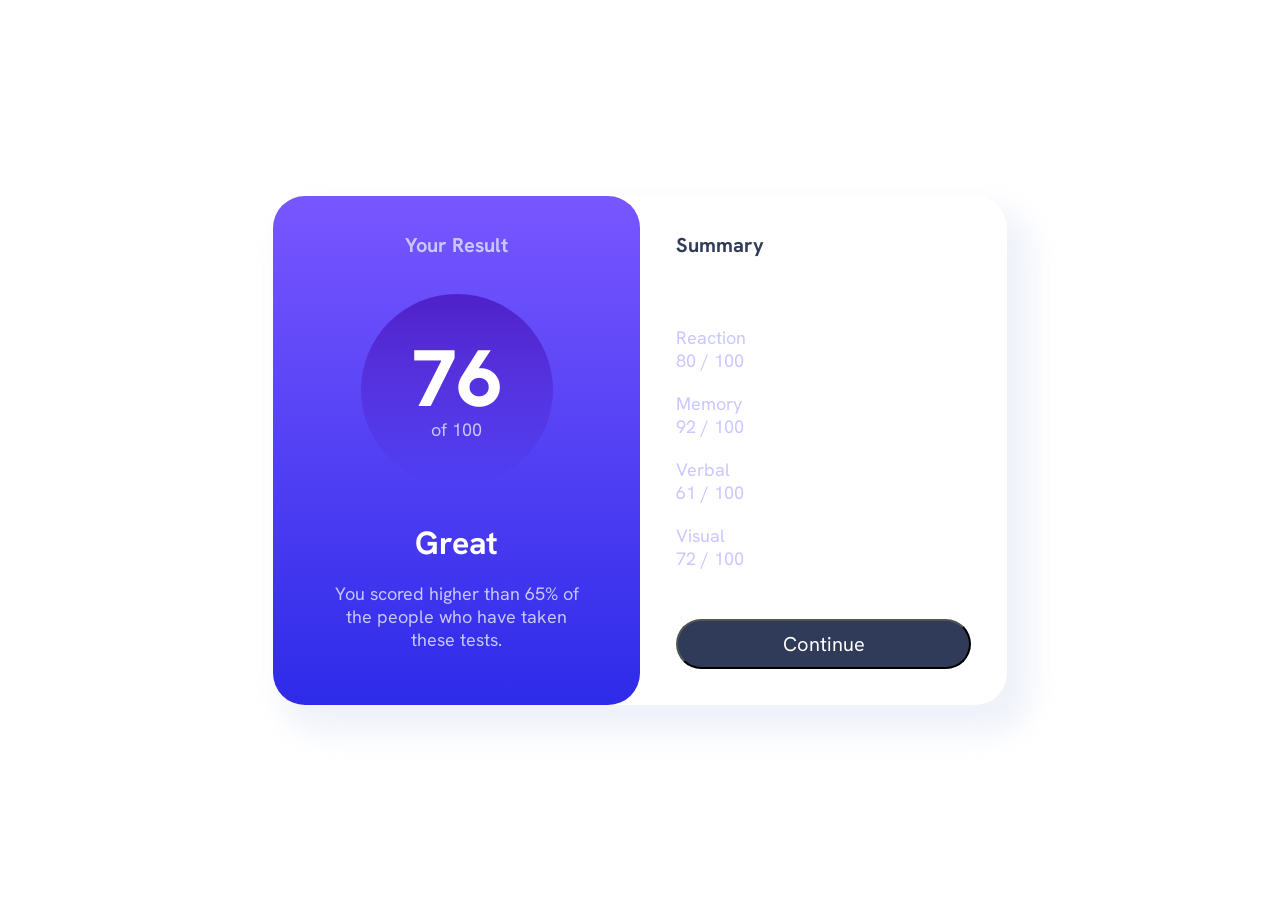
==== commit 0dc54d3a: "Style button" ====
--- a/src/index.html
+++ b/src/index.html
@@ -52,7 +52,7 @@
             <p class="summary-item-score"><span>72</span> / 100</p>
           </div>
         </div>
-        <button class="btn summary-btn"></button>
+        <button class="btn summary-btn">Continue</button>
       </section>
     </div>
   </main>
--- a/src/style.css
+++ b/src/style.css
@@ -1,40 +1,54 @@
-@import url('https://fonts.googleapis.com/css2?family=Hanken+Grotesk:wght@500;700;800&display=swap');
-
+@font-face {
+    font-family: 'HankenGrotesk';
+    font-display: swap;
+    /* for performance */
+    font-weight: 100 900;
+    /* range of font weights */
+    src: url('assets/fonts/HankenGrotesk-VariableFont_wght.ttf') format('truetype');
+}
 
 :root {
-    --font-family-default: 'Hanken Grotesk';
-    --fs-default: 1.125rem;
+    --color-primary-hsl-400: 252, 100%, 67%;
+    --color-primary-hsl-500: 256, 72%, 46%;
+    --color-secondary-hsl-400: 241, 81%, 54%;
+    --color-secondary-hsl-500: 241, 72%, 46%;
 
-    /* Gradient background */
-    --Light-slate-blue: hsl(252, 100%, 67%);
-    --Light-royal-blue: hsl(241, 81%, 54%);
-    --bg-gradient: linear-gradient(var(--Light-slate-blue), var(--Light-royal-blue));
+    --color-neutral-hsl-100: 0, 0%, 100%;
+    --color-neutral-hsl-200: 221, 100%, 96%;
+    --color-neutral-hsl-300: 241, 100%, 89%;
+    --color-neutral-hsl-700: 224, 30%, 27%;
 
-    /* Gradient circle */
-    --Violet-blue: hsla(256, 72%, 46%, 1);
-    --Persian-blue: hsla(241, 72%, 46%, 0);
-    --circle-gradient: linear-gradient(var(--Violet-blue), var(--Persian-blue));
+    --color-neutral-100: hsl(var(--color-neutral-hsl-100));
+    --color-neutral-200: hsl(var(--color-neutral-hsl-200));
+    --color-neutral-300: hsl(var(--color-neutral-hsl-300));
+    --color-neutral-700: hsl(var(--color-neutral-hsl-700));
 
-    /* Neutral */
-    --White: hsl(0, 0%, 100%);
-    --Pale-blue: hsl(221, 100%, 96%);
-    --Light-lavender: hsl(241, 100%, 89%);
+    --color-primary-400: hsl(var(--color-primary-hsl-400));
+    --color-primary-500: hsl(var(--color-primary-hsl-500));
+    --color-secondary-400: hsl(var(--color-secondary-hsl-400));
+    --color-secondary-500: hsl(var(--color-secondary-hsl-500));
 
-    /* Continue Button */
-    --Dark-gray-blue: hsl(224, 30%, 27%);
-    --bg-button: var(--Dark-gray-blue);
+    --gradient-primary: linear-gradient(var(--color-primary-400),
+            var(--color-secondary-400));
+    --gradient-to-transparent: linear-gradient(var(--color-primary-500),
+            hsl(var(--color-secondary-hsl-500), 0));
 
-    /* Summary items */
-    --Light-red: hsl(0, 100%, 67%);
-    --Orangey-yellow: hsl(39, 100%, 56%);
-    --Green-teal: hsl(166, 100%, 37%);
-    --Cobalt-blue: hsl(234, 85%, 45%);
-    --shadow-Cobalt-blue: hsl(234, 55%, 95%);
+    --color-hsl-accent-1: 0, 100%, 67%;
+    --color-hsl-accent-2: 39, 100%, 56%;
+    --color-hsl-accent-3: 166, 100%, 37%;
+    --color-hsl-accent-4: 234, 85%, 45%;
 
-    --bg-reaction: var(--Light-red);
-    --bg-memory: var(--Orangey-yellow);
-    --bg-verbal: var(--Green-teal);
-    --bg-visual: var(--Cobalt-blue);
+    --font-family-default: 'HankenGrotesk';
+    --fw-regular: 500;
+    --fw-bold: 700;
+    --fw-black: 800;
+
+    --fs-400: 1.125rem;
+    --fs-500: 1.25rem;
+    --fs-600: 1.5rem;
+    --fs-700: 1.75rem;
+    --fs-800: 2rem;
+    --fs-900: 5rem;
 }
 
 /* Reset */
@@ -46,6 +60,7 @@
 
 * {
     margin: 0;
+    font: inherit;
 }
 
 img,
@@ -54,85 +69,117 @@
     max-width: 100%;
 }
 
+
+@media (min-width: 40rem) {
+    main {
+        display: flex;
+        min-height: 100vh;
+        justify-content: center;
+        align-items: center;
+    }
+
+}
+
 body {
     font-family: var(--font-family-default);
-    font-size: var(--fs-default);
-    /* color: var(--Light-lavender); */
-    /* color: var(--Pale-blue); */
+    font-size: var(--fs-400);
+    color: var(--color-neutral-300);
 }
 
-@media (min-width: 600px) {
-    main {
-        height: 100vh;
+.section-header {
+    font-size: var(--fs-500);
+    font-weight: var(--fw-bold);
+}
+
+.summary-header {
+    color: var(--color-neutral-700);
+}
+
+.result-component {
+    box-shadow: 16px 20px 28px 8px hsl(221 50% 94% / .7);
+    border-radius: 2rem;
+    max-width: 46rem;
+}
+
+@media (min-width: 40rem) {
+    .result-component {
         display: flex;
-        justify-content: center;
-        align-items: center;
-
     }
 
-    .result-component {
-        display: flex;
-        justify-content: center;
-        align-items: center;
-        border-radius: 2rem;
-        box-shadow: 14px 18px 18px 4px var(--shadow-Cobalt-blue);
-    }
-
-    .result,
-    .summary {
+    section {
         width: 50%;
     }
 }
 
 .result,
 .summary {
-    padding: 2rem;
+    padding: 2em;
 }
 
 .result {
-    background: var(--bg-gradient);
+    background: var(--gradient-primary);
     border-radius: 0 0 2rem 2rem;
     text-align: center;
+    display: flex;
+    flex-direction: column;
+    justify-content: space-between;
+    align-items: center;
+    gap: 2em;
 }
 
-@media (min-width: 600px) {
+@media (min-width: 40rem) {
     .result {
         border-radius: 2rem;
     }
 }
 
-.score {
-    background: var(--circle-gradient);
-    border-radius: 50%;
+.result-score {
+    background: var(--gradient-to-transparent);
+    border-radius: 10em;
     width: 12rem;
     aspect-ratio: 1 / 1;
-    margin-inline: auto;
-    padding: 2rem;
+    display: flex;
+    justify-content: center;
+    align-items: center;
 }
 
-.score span {
-    font-size: 5rem;
-    color: white;
+.result-score span {
+    color: var(--color-neutral-100);
+    font-size: var(--fs-900);
+    line-height: var(--fs-900);
+    font-weight: var(--fw-black);
     display: block;
+
 }
 
-.reaction {
-    background: var(--bg-reaction);
+.rank-heading {
+    color: var(--color-neutral-100);
+    font-size: var(--fs-800);
+    font-weight: var(--fw-bold);
 }
 
-.memory {
-    background: var(--bg-memory);
+.rank-explaination {
+    margin: 1em 1em;
+    max-width: 28rem;
 }
 
-.verbal {
-    background: var(--bg-verbal);
-}
-
-.visual {
-    background: var(--bg-visual);
+.summary {
+    display: flex;
+    flex-direction: column;
+    justify-content: space-between;
+    gap: 1em;
 }
 
 .btn {
-    background: var(--bg-button);
-    font-size: var(--fs-default);
+    background: var(--color-neutral-700);
+    color: var(--color-neutral-100);
+    font-size: var(--fs-500);
+    padding: 0.5em;
+    border-radius: 6em;
+}
+
+.btn:hover,
+.btn:focus-visible {
+    background: var(--color-primary-400);
+    border-color: transparent;
 }
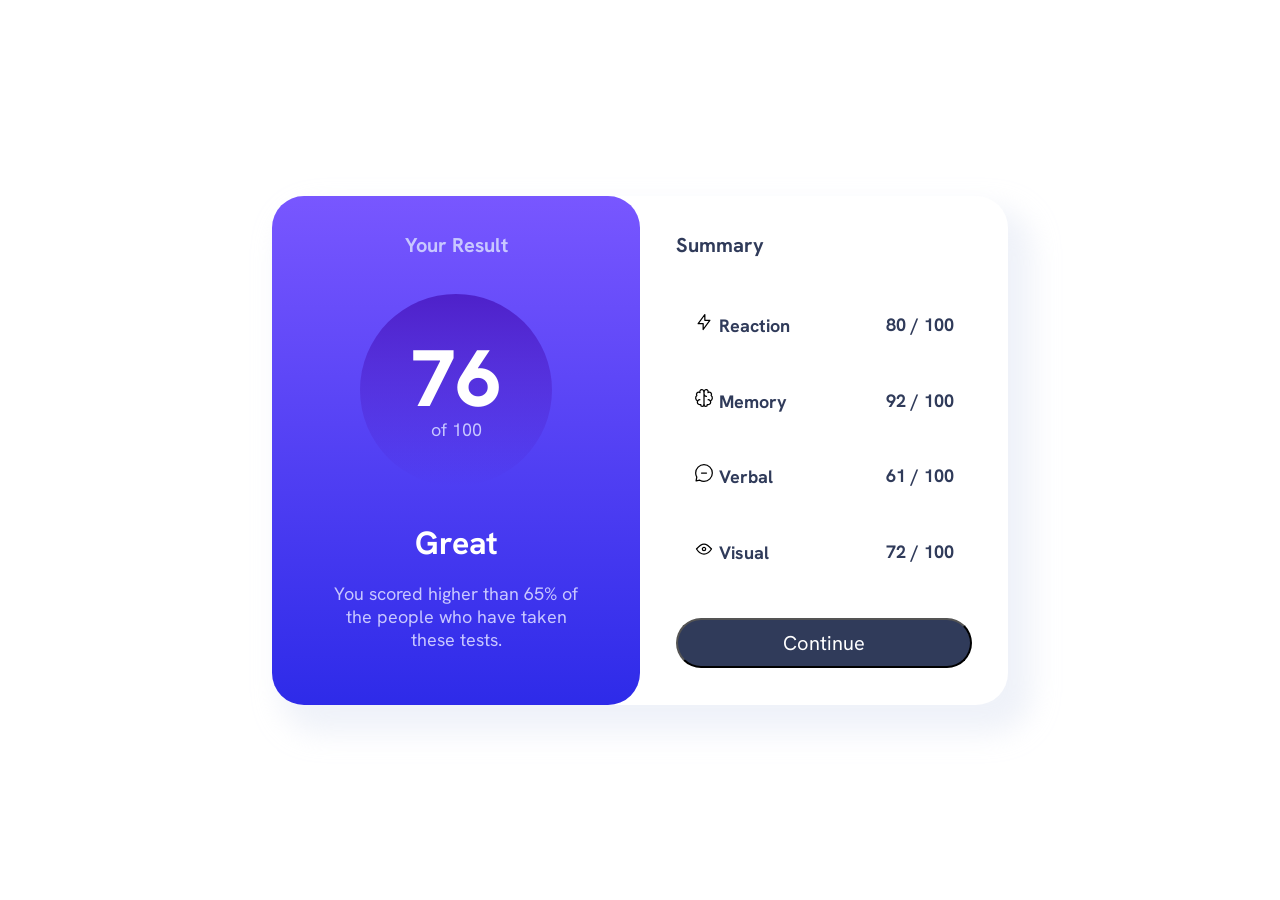
==== commit 5389d029: "Begin styling summary items: line up content" ====
--- a/src/index.html
+++ b/src/index.html
@@ -32,23 +32,31 @@
         </header>
         <div class="summary-items">
           <div class="summary-item reaction">
-            <svg class="summary-item-icon" xmlns="http://www.w3.org/2000/svg" width="20" height="20" fill="none" viewBox="0 0 20 20"><path stroke-linecap="round" stroke-linejoin="round" stroke-width="1.25" d="M10.833 8.333V2.5l-6.666 9.167h5V17.5l6.666-9.167h-5Z"/></svg>
-            <p class="summary-item-title">Reaction</p>
+              <p class="summary-item-title">
+                <svg class="summary-item-icon" xmlns="http://www.w3.org/2000/svg" width="20" height="20" fill="none" viewBox="0 0 20 20"><path stroke-linecap="round" stroke-linejoin="round" stroke-width="1.25" d="M10.833 8.333V2.5l-6.666 9.167h5V17.5l6.666-9.167h-5Z"/></svg>
+                Reaction
+              </p>
             <p class="summary-item-score"><span>80</span> / 100</p>
           </div>
           <div class="summary-item memory">
-            <svg class="summary-item-icon" xmlns="http://www.w3.org/2000/svg" width="20" height="20" fill="none" viewBox="0 0 20 20"><path stroke-linecap="round" stroke-linejoin="round" stroke-width="1.25" d="M5.833 11.667a2.5 2.5 0 1 0 .834 4.858"/><path stroke-linecap="round" stroke-linejoin="round" stroke-width="1.25" d="M3.553 13.004a3.333 3.333 0 0 1-.728-5.53m.025-.067a2.083 2.083 0 0 1 2.983-2.824m.199.054A2.083 2.083 0 1 1 10 3.75v12.917a1.667 1.667 0 0 1-3.333 0M10 5.833a2.5 2.5 0 0 0 2.5 2.5m1.667 3.334a2.5 2.5 0 1 1-.834 4.858"/><path stroke-linecap="round" stroke-linejoin="round" stroke-width="1.25" d="M16.447 13.004a3.334 3.334 0 0 0 .728-5.53m-.025-.067a2.083 2.083 0 0 0-2.983-2.824M10 3.75a2.085 2.085 0 0 1 2.538-2.033 2.084 2.084 0 0 1 1.43 2.92m-.635 12.03a1.667 1.667 0 0 1-3.333 0"/></svg>
-            <p class="summary-item-title">Memory</p>
+              <p class="summary-item-title">
+                <svg class="summary-item-icon" xmlns="http://www.w3.org/2000/svg" width="20" height="20" fill="none" viewBox="0 0 20 20"><path stroke-linecap="round" stroke-linejoin="round" stroke-width="1.25" d="M5.833 11.667a2.5 2.5 0 1 0 .834 4.858"/><path stroke-linecap="round" stroke-linejoin="round" stroke-width="1.25" d="M3.553 13.004a3.333 3.333 0 0 1-.728-5.53m.025-.067a2.083 2.083 0 0 1 2.983-2.824m.199.054A2.083 2.083 0 1 1 10 3.75v12.917a1.667 1.667 0 0 1-3.333 0M10 5.833a2.5 2.5 0 0 0 2.5 2.5m1.667 3.334a2.5 2.5 0 1 1-.834 4.858"/><path stroke-linecap="round" stroke-linejoin="round" stroke-width="1.25" d="M16.447 13.004a3.334 3.334 0 0 0 .728-5.53m-.025-.067a2.083 2.083 0 0 0-2.983-2.824M10 3.75a2.085 2.085 0 0 1 2.538-2.033 2.084 2.084 0 0 1 1.43 2.92m-.635 12.03a1.667 1.667 0 0 1-3.333 0"/></svg>
+                Memory
+              </p>
             <p class="summary-item-score"><span>92</span> / 100</p>
           </div>
           <div class="summary-item verbal">
-            <svg class="summary-item-icon" xmlns="http://www.w3.org/2000/svg" width="20" height="20" fill="none" viewBox="0 0 20 20"><path stroke-linecap="round" stroke-linejoin="round" stroke-width="1.25" d="M7.5 10h5M10 18.333A8.333 8.333 0 1 0 1.667 10c0 1.518.406 2.942 1.115 4.167l-.699 3.75 3.75-.699A8.295 8.295 0 0 0 10 18.333Z"/></svg>
-            <p class="summary-item-title">Verbal</p>
+              <p class="summary-item-title">
+                <svg class="summary-item-icon" xmlns="http://www.w3.org/2000/svg" width="20" height="20" fill="none" viewBox="0 0 20 20"><path stroke-linecap="round" stroke-linejoin="round" stroke-width="1.25" d="M7.5 10h5M10 18.333A8.333 8.333 0 1 0 1.667 10c0 1.518.406 2.942 1.115 4.167l-.699 3.75 3.75-.699A8.295 8.295 0 0 0 10 18.333Z"/></svg>
+                Verbal
+              </p>
             <p class="summary-item-score"><span>61</span> / 100</p>
           </div>
           <div class="summary-item visual">
-            <svg class="summary-item-icon" xmlns="http://www.w3.org/2000/svg" width="20" height="20" fill="none" viewBox="0 0 20 20"><path stroke-linecap="round" stroke-linejoin="round" stroke-width="1.25" d="M10 11.667a1.667 1.667 0 1 0 0-3.334 1.667 1.667 0 0 0 0 3.334Z"/><path stroke-linecap="round" stroke-linejoin="round" stroke-width="1.25" d="M17.5 10c-1.574 2.492-4.402 5-7.5 5s-5.926-2.508-7.5-5C4.416 7.632 6.66 5 10 5s5.584 2.632 7.5 5Z"/></svg>
-            <p class="summary-item-title">Visual</p>
+              <p class="summary-item-title">
+                <svg class="summary-item-icon" xmlns="http://www.w3.org/2000/svg" width="20" height="20" fill="none" viewBox="0 0 20 20"><path stroke-linecap="round" stroke-linejoin="round" stroke-width="1.25" d="M10 11.667a1.667 1.667 0 1 0 0-3.334 1.667 1.667 0 0 0 0 3.334Z"/><path stroke-linecap="round" stroke-linejoin="round" stroke-width="1.25" d="M17.5 10c-1.574 2.492-4.402 5-7.5 5s-5.926-2.508-7.5-5C4.416 7.632 6.66 5 10 5s5.584 2.632 7.5 5Z"/></svg>
+                Visual
+              </p>
             <p class="summary-item-score"><span>72</span> / 100</p>
           </div>
         </div>
--- a/src/style.css
+++ b/src/style.css
@@ -170,6 +170,22 @@
     gap: 1em;
 }
 
+.summary-item {
+    color: var(--color-neutral-700);
+    font-weight: var(--fw-bold);
+    padding: 1em;
+    display: flex;
+    justify-content: space-between;
+    align-items: center;
+    margin: 0.8em 0;
+    border-radius: 0.8rem;
+}
+
+.summary-item-icon {
+    stroke: #000;
+    display: inline;
+}
+
 .btn {
     background: var(--color-neutral-700);
     color: var(--color-neutral-100);
